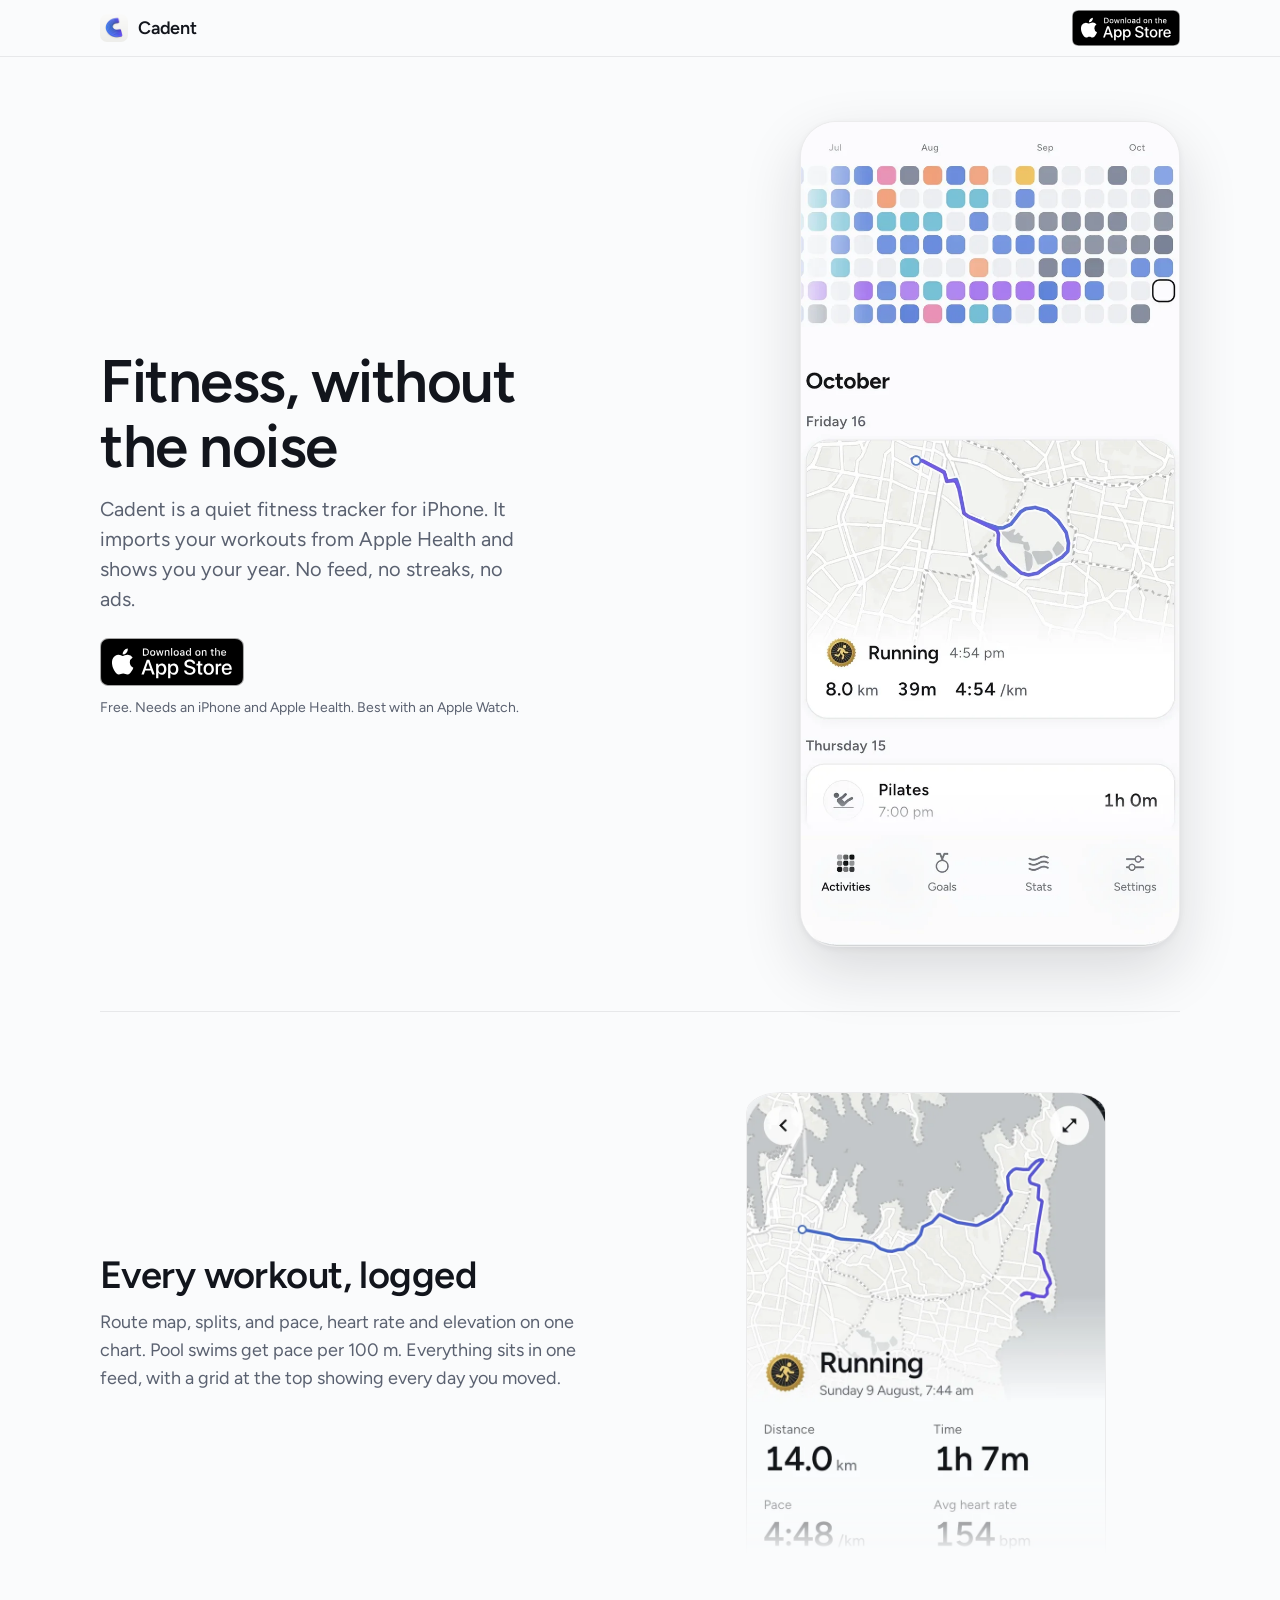
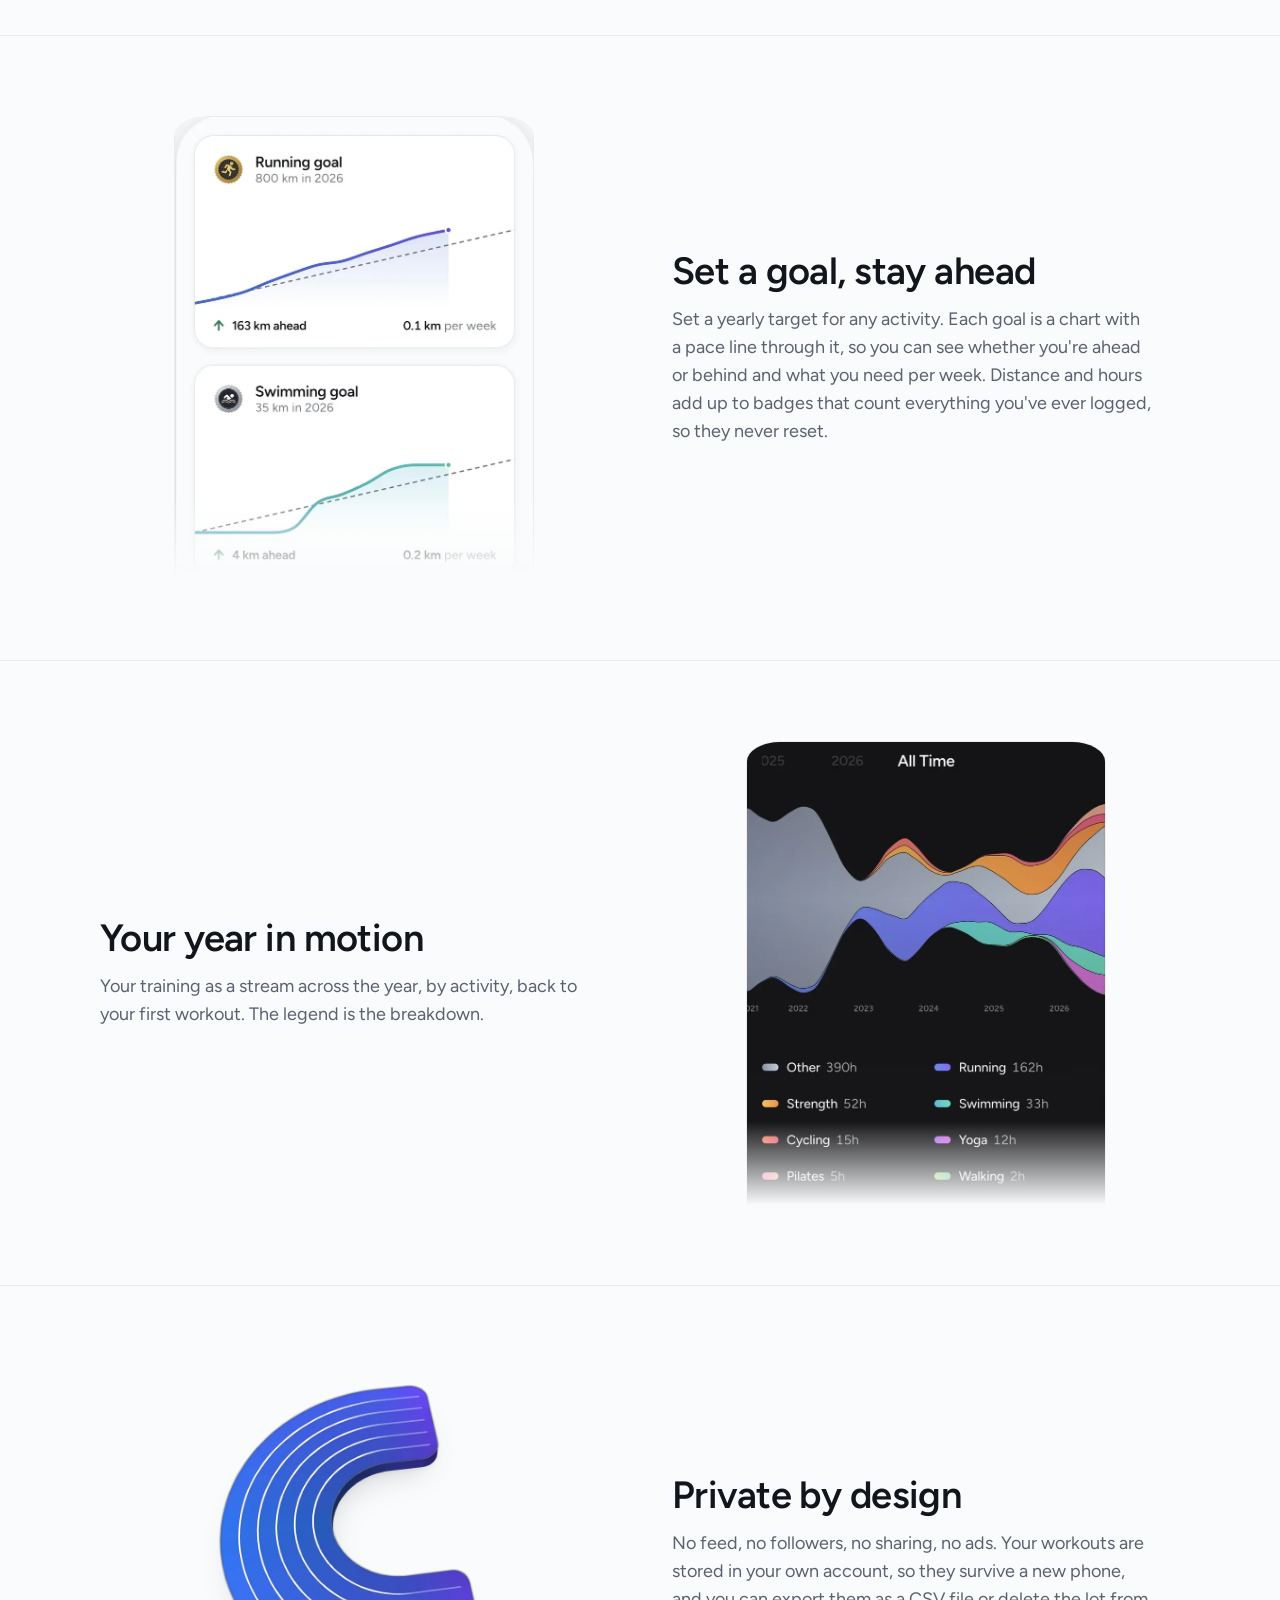
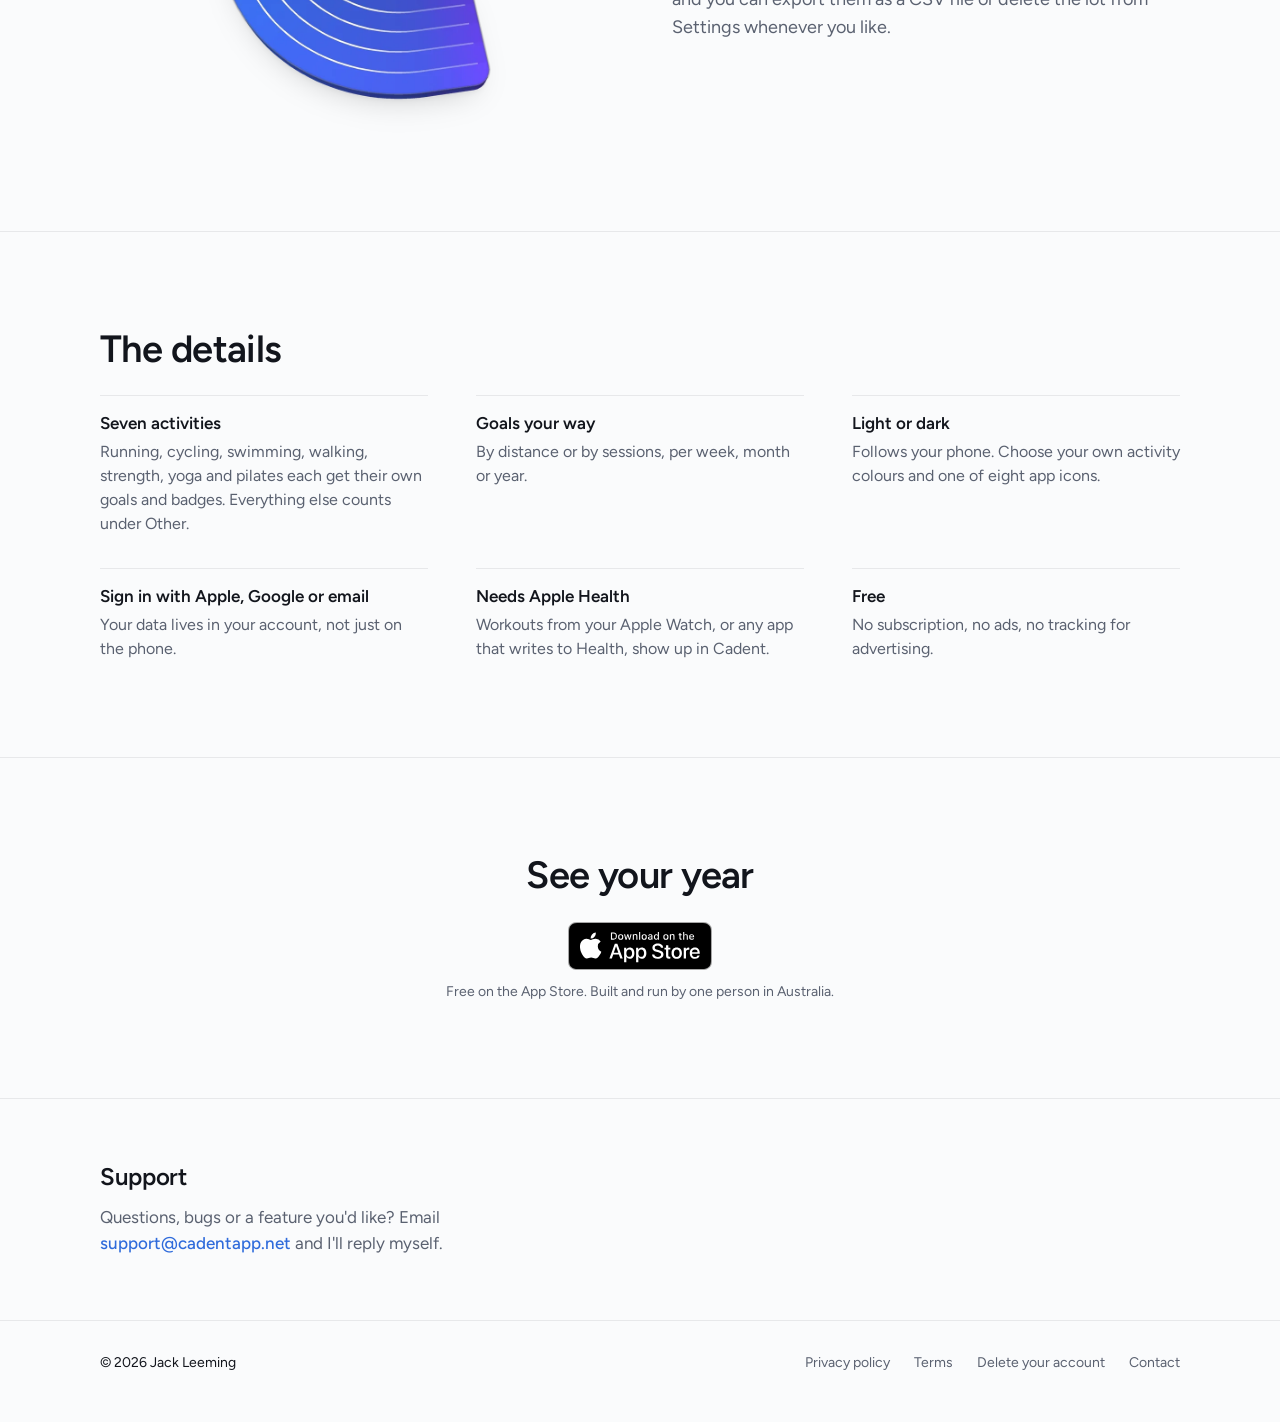
==== index.html @ bf7f91ae "Website refresh for 2.0: new home page, shared stylesheet, legal pages restyled Built from the desig" ====
<!doctype html>
<html lang="en-AU">
<head>
<meta charset="utf-8">
<meta name="viewport" content="width=device-width, initial-scale=1">
<title>Cadent: fitness, without the noise</title>
<meta name="description" content="Cadent is a quiet fitness tracker for iPhone. It imports your workouts from Apple Health and shows you your year. No feed, no streaks, no ads.">
<meta name="color-scheme" content="light dark">
<meta name="theme-color" media="(prefers-color-scheme: light)" content="#FAFBFC">
<meta name="theme-color" media="(prefers-color-scheme: dark)" content="#111214">
<meta name="apple-itunes-app" content="app-id=6760584691">
<meta property="og:title" content="Cadent: fitness, without the noise">
<meta property="og:description" content="A quiet fitness tracker for iPhone. Your year, your goals, your badges. No feed, no streaks, no ads.">
<meta property="og:image" content="https://cadentapp.net/share.png">
<meta property="og:image:width" content="1200">
<meta property="og:image:height" content="630">
<meta property="og:url" content="https://cadentapp.net/">
<meta property="og:type" content="website">
<meta name="twitter:card" content="summary_large_image">
<link rel="icon" href="img/favicon-64.png" sizes="64x64">
<link rel="icon" href="img/favicon-32.png" sizes="32x32">
<link rel="apple-touch-icon" href="img/apple-touch-icon.png">
<link rel="preconnect" href="https://fonts.googleapis.com">
<link rel="preconnect" href="https://fonts.gstatic.com" crossorigin>
<link href="https://fonts.googleapis.com/css2?family=Figtree:wght@400;500;600;700&display=swap" rel="stylesheet">
<link rel="stylesheet" href="site.css">
<script>document.documentElement.className = 'js';</script>
</head>
<body>

<header class="header">
  <div class="wrap">
    <a class="brand" href="/" aria-label="Cadent home"><img src="img/icon-128.png" alt="" width="28" height="28">Cadent</a>
    <a class="badge" href="https://apps.apple.com/app/cadent/id6760584691">
      <picture><source srcset="img/app-store-white.svg" media="(prefers-color-scheme: dark)"><img src="img/app-store-black.svg" alt="Download on the App Store" width="108" height="36"></picture>
    </a>
  </div>
</header>

<main>
  <section class="hero">
    <div class="wrap">
      <div class="copy">
        <h1>Fitness, without the noise</h1>
        <p class="lead">Cadent is a quiet fitness tracker for iPhone. It imports your workouts from Apple Health and shows you your year. No feed, no streaks, no ads.</p>
        <div class="store-row">
          <a class="badge" href="https://apps.apple.com/app/cadent/id6760584691">
            <picture><source srcset="img/app-store-white.svg" media="(prefers-color-scheme: dark)"><img src="img/app-store-black.svg" alt="Download on the App Store" width="144" height="48"></picture>
          </a>
          <!-- Google Play badge goes here when Android is public. Same height, same row. -->
        </div>
        <p class="small">Free. Needs an iPhone and Apple Health. Best with an Apple Watch.</p>
      </div>
      <div class="phone-wrap">
        <div class="phone">
          <picture>
            <source media="(prefers-color-scheme: dark)" srcset="img/activities-dark-760.webp 760w, img/activities-dark-1140.webp 1140w" sizes="(min-width: 768px) 380px, 320px">
            <img src="img/activities-light-760.webp" srcset="img/activities-light-760.webp 760w, img/activities-light-1140.webp 1140w" sizes="(min-width: 768px) 380px, 320px" width="760" height="1651" alt="The Activities tab: a grid of every day you moved, then the feed of workouts with route maps" fetchpriority="high">
          </picture>
        </div>
      </div>
    </div>
  </section>
  <div class="wrap"><div class="hero-base"></div></div>

  <section class="feature reveal" id="workouts">
    <div class="wrap">
      <div class="copy">
        <h2>Every workout, logged</h2>
        <p>Route map, splits, and pace, heart rate and elevation on one chart. Pool swims get pace per 100 m. Everything sits in one feed, with a grid at the top showing every day you moved.</p>
      </div>
      <div class="phone-wrap">
        <div class="phone top">
          <picture>
            <source media="(prefers-color-scheme: dark)" srcset="img/workout-dark-760.webp 760w, img/workout-dark-1140.webp 1140w" sizes="(min-width: 768px) 360px, 320px">
            <img src="img/workout-light-760.webp" srcset="img/workout-light-760.webp 760w, img/workout-light-1140.webp 1140w" sizes="(min-width: 768px) 360px, 320px" width="760" height="1651" alt="A workout page: the route map, then distance, time, pace and heart rate, then splits" loading="lazy">
          </picture>
        </div>
      </div>
    </div>
  </section>

  <section class="feature flip reveal" id="goals">
    <div class="wrap">
      <div class="copy">
        <h2>Set a goal, stay ahead</h2>
        <p>Set a yearly target for any activity. Each goal is a chart with a pace line through it, so you can see whether you're ahead or behind and what you need per week. Distance and hours add up to badges that count everything you've ever logged, so they never reset.</p>
      </div>
      <div class="phone-wrap">
        <div class="phone top">
          <picture>
            <source media="(prefers-color-scheme: dark)" srcset="img/goals-dark-760.webp 760w, img/goals-dark-1140.webp 1140w" sizes="(min-width: 768px) 360px, 320px">
            <img src="img/goals-light-760.webp" srcset="img/goals-light-760.webp 760w, img/goals-light-1140.webp 1140w" sizes="(min-width: 768px) 360px, 320px" width="760" height="1651" alt="Goals: a running goal and a swimming goal, each a chart of the year with a dashed pace line" loading="lazy">
          </picture>
        </div>
      </div>
    </div>
  </section>

  <section class="feature reveal" id="stats">
    <div class="wrap">
      <div class="copy">
        <h2>Your year in motion</h2>
        <p>Your training as a stream across the year, by activity, back to your first workout. The legend is the breakdown.</p>
      </div>
      <div class="phone-wrap">
        <div class="phone top">
          <picture>
            <source media="(prefers-color-scheme: dark)" srcset="img/stats-dark-760.webp 760w, img/stats-dark-1140.webp 1140w" sizes="(min-width: 768px) 360px, 320px">
            <img src="img/stats-light-760.webp" srcset="img/stats-light-760.webp 760w, img/stats-light-1140.webp 1140w" sizes="(min-width: 768px) 360px, 320px" width="760" height="1651" alt="Stats: all training over the years drawn as a stream, coloured by activity, with the legend and totals beneath" loading="lazy">
          </picture>
        </div>
      </div>
    </div>
  </section>

  <section class="feature flip reveal" id="private">
    <div class="wrap">
      <div class="copy">
        <h2>Private by design</h2>
        <p>No feed, no followers, no sharing, no ads. Your workouts are stored in your own account, so they survive a new phone, and you can export them as a CSV file or delete the lot from Settings whenever you like.</p>
      </div>
      <div class="mark-wrap">
        <picture>
          <source media="(prefers-color-scheme: dark)" srcset="img/mark-dark.webp">
          <img src="img/mark-light.webp" width="754" height="854" alt="" loading="lazy">
        </picture>
      </div>
    </div>
  </section>

  <section class="facts reveal" id="details">
    <div class="wrap">
      <h2>The details</h2>
      <ul>
        <li><b>Seven activities</b><span>Running, cycling, swimming, walking, strength, yoga and pilates each get their own goals and badges. Everything else counts under Other.</span></li>
        <li><b>Goals your way</b><span>By distance or by sessions, per week, month or year.</span></li>
        <li><b>Light or dark</b><span>Follows your phone. Choose your own activity colours and one of eight app icons.</span></li>
        <li><b>Sign in with Apple, Google or email</b><span>Your data lives in your account, not just on the phone.</span></li>
        <li><b>Needs Apple Health</b><span>Workouts from your Apple Watch, or any app that writes to Health, show up in Cadent.</span></li>
        <li><b>Free</b><span>No subscription, no ads, no tracking for advertising.</span></li>
      </ul>
    </div>
  </section>

  <section class="download reveal">
    <div class="wrap">
      <h2>See your year</h2>
      <div class="store-row">
        <a class="badge" href="https://apps.apple.com/app/cadent/id6760584691">
          <picture><source srcset="img/app-store-white.svg" media="(prefers-color-scheme: dark)"><img src="img/app-store-black.svg" alt="Download on the App Store" width="144" height="48"></picture>
        </a>
      </div>
      <p class="small">Free on the App Store. Built and run by one person in Australia.</p>
    </div>
  </section>

  <section class="support reveal" id="contact">
    <div class="wrap">
      <h2>Support</h2>
      <p>Questions, bugs or a feature you'd like? Email <a id="support-email" href="#contact">the support address</a> and I'll reply myself.</p>
    </div>
  </section>
</main>

<footer class="footer">
  <div class="wrap">
    <div class="copy">© 2026 Jack Leeming</div>
    <nav aria-label="Legal">
      <a href="privacy.html">Privacy policy</a>
      <a href="terms.html">Terms</a>
      <a href="delete-account.html">Delete your account</a>
      <a href="#contact">Contact</a>
    </nav>
  </div>
</footer>

<script>
// The support address is put together here so scrapers don't read it from the markup.
(function () {
  var addr = 'support' + '@' + 'cadentapp.net';
  var a = document.getElementById('support-email');
  if (a) { a.href = 'mailto:' + addr; a.textContent = addr; }
})();
// Sections settle in once as they come into view. Off under prefers-reduced-motion (in site.css).
(function () {
  var els = document.querySelectorAll('.reveal');
  if (!('IntersectionObserver' in window)) { els.forEach(function (e) { e.classList.add('in'); }); return; }
  var io = new IntersectionObserver(function (entries) {
    entries.forEach(function (x) { if (x.isIntersecting) { x.target.classList.add('in'); io.unobserve(x.target); } });
  }, { rootMargin: '0px 0px -10% 0px' });
  els.forEach(function (e) { io.observe(e); });
})();
</script>
</body>
</html>
---- site.css ----
/* Cadent website. Spec: _cadent/3 Website/Website refresh spec.md (19 Oct 2026). */

/* ---------- Tokens ---------- */
:root {
  --bg: #FAFBFC; --surface: #FFFFFF; --text: #12151C; --text-2: #5A6170;
  --accent: #2F6BDB; --accent-2: #6A48F5;
  --hairline: rgba(18,21,28,.08);
  --shadow: 0 8px 24px rgba(18,21,28,.08), 0 1px 2px rgba(18,21,28,.06);
  --phone-shadow: 0 24px 60px rgba(18,21,28,.14), 0 2px 6px rgba(18,21,28,.06);
  --s1: 4px; --s2: 8px; --s3: 12px; --s4: 16px; --s5: 24px; --s6: 32px; --s7: 48px; --s8: 64px; --s9: 96px;
  --page: 1120px; --read: 680px; --gutter: 20px;
}
@media (prefers-color-scheme: dark) {
  :root {
    --bg: #111214; --surface: #1D1E22; --text: #F4F4F5; --text-2: #A9AAB1;
    --accent: #5B8DEF; --accent-2: #8869FF;
    --hairline: rgba(244,244,245,.10);
    --shadow: 0 8px 24px rgba(0,0,0,.35), 0 1px 2px rgba(0,0,0,.4);
    --phone-shadow: 0 24px 60px rgba(0,0,0,.5), 0 2px 6px rgba(0,0,0,.4);
  }
}

/* ---------- Base ---------- */
* { box-sizing: border-box; }
html { -webkit-text-size-adjust: 100%; }
body {
  margin: 0; background: var(--bg); color: var(--text);
  font-family: Figtree, system-ui, -apple-system, "Segoe UI", sans-serif;
  font-size: 17px; line-height: 1.55; -webkit-font-smoothing: antialiased;
}
img { display: block; max-width: 100%; height: auto; }
a { color: inherit; text-decoration: none; }
a:focus-visible { outline: 2px solid var(--accent); outline-offset: 3px; border-radius: 4px; }
p { margin: 0; }
h1, h2, h3 { margin: 0; font-weight: 600; letter-spacing: -.015em; }
.wrap { max-width: var(--page); margin: 0 auto; padding: 0 var(--gutter); }
.lead { font-size: 18px; line-height: 1.5; color: var(--text-2); }
.small { font-size: 14px; line-height: 1.45; color: var(--text-2); }

/* ---------- Header ---------- */
.header {
  position: sticky; top: 0; z-index: 5;
  background: color-mix(in srgb, var(--bg) 88%, transparent);
  backdrop-filter: saturate(1.4) blur(12px); -webkit-backdrop-filter: saturate(1.4) blur(12px);
  border-bottom: 1px solid var(--hairline);
}
.header .wrap { display: flex; align-items: center; justify-content: space-between; height: 56px; }
.brand { display: flex; align-items: center; gap: 10px; font-weight: 600; font-size: 18px; line-height: 1; letter-spacing: -.01em; }
.brand img { width: 28px; height: 28px; border-radius: 7px; }
.header .badge { display: none; }
.header .back { font-size: 15px; color: var(--text-2); }
.header .back:hover { color: var(--text); }
@media (min-width: 768px) { .header .badge { display: block; --badge-h: 36px; } }

/* ---------- App Store badge (Apple's artwork; black on light, white on dark) ---------- */
.badge { --badge-h: 48px; display: block; transition: transform .18s ease, opacity .18s ease; }
.badge img { height: var(--badge-h); width: auto; }
.badge:hover { opacity: .9; }
.badge:active { transform: scale(.98); }
.store-row { display: flex; flex-wrap: wrap; align-items: center; gap: var(--s3); }

/* ---------- Phone ---------- */
.phone {
  position: relative; aspect-ratio: 1320/2868; border-radius: 9.5%/4.4%; overflow: hidden;
  background: var(--surface); border: 1px solid var(--hairline); box-shadow: var(--phone-shadow);
}
.phone img { width: 100%; height: 100%; object-fit: cover; object-position: top; }
.phone.top {
  aspect-ratio: 1320/1700; border-bottom-left-radius: 0; border-bottom-right-radius: 0; border-bottom: 0; box-shadow: none;
  mask-image: linear-gradient(#000 82%, transparent); -webkit-mask-image: linear-gradient(#000 82%, transparent);
}

/* ---------- Hero ---------- */
.hero { padding: var(--s7) 0 0; }
.hero .wrap { display: grid; gap: var(--s6); align-items: center; }
.hero h1 { font-size: 40px; line-height: 1.08; letter-spacing: -.025em; max-width: 12ch; }
.hero .lead { margin-top: var(--s4); max-width: 34ch; }
.hero .store-row { margin-top: var(--s5); }
.hero .small { margin-top: var(--s3); }
.hero .phone-wrap { width: min(100%, 320px); margin: var(--s4) auto 0; }
.hero .phone { aspect-ratio: 1320/2360; border-bottom-left-radius: 0; border-bottom-right-radius: 0; border-bottom: 0; }
@media (min-width: 768px) {
  .hero { padding-top: var(--s8); }
  .hero .wrap { grid-template-columns: 1.1fr .9fr; gap: var(--s7); }
  .hero h1 { font-size: 52px; }
  .hero .lead { font-size: 20px; }
  .hero .phone-wrap { width: min(100%, 360px); margin: 0 0 0 auto; }
  .hero .phone { aspect-ratio: 1320/2868; border-radius: 9.5%/4.4%; border-bottom: 1px solid var(--hairline); }
}
@media (min-width: 1024px) { .hero h1 { font-size: 60px; } .hero .phone-wrap { width: 380px; } }
.hero-base { height: 1px; background: var(--hairline); margin-top: var(--s7); }
@media (min-width: 768px) { .hero-base { margin-top: var(--s8); } }

/* ---------- Feature sections ---------- */
.feature { padding: var(--s8) 0; }
.feature .wrap { display: grid; gap: var(--s5); align-items: center; }
.feature h2 { font-size: 30px; line-height: 1.15; }
.feature p { margin-top: var(--s3); color: var(--text-2); max-width: 40ch; }
.feature .phone-wrap { width: min(100%, 320px); margin: var(--s2) auto 0; }
.feature + .feature { border-top: 1px solid var(--hairline); }
@media (min-width: 768px) {
  .feature { padding: 80px 0; }
  .feature .wrap { grid-template-columns: 1fr 1fr; gap: var(--s8); }
  .feature h2 { font-size: 38px; }
  .feature p { font-size: 18px; }
  .feature .phone-wrap { width: min(100%, 360px); margin: 0 auto; }
  .feature.flip .copy { order: 2; }
}
/* Private section: the mark instead of a phone */
.feature .mark-wrap { width: min(70%, 260px); margin: var(--s2) auto 0; }
@media (min-width: 768px) { .feature .mark-wrap { width: min(100%, 340px); margin: 0 auto; } }

/* ---------- The details ---------- */
.facts { padding: var(--s8) 0; border-top: 1px solid var(--hairline); }
.facts h2 { font-size: 30px; line-height: 1.15; }
.facts ul { list-style: none; margin: var(--s5) 0 0; padding: 0; display: grid; gap: var(--s5); }
.facts li { padding-top: var(--s4); border-top: 1px solid var(--hairline); }
.facts b { display: block; font-weight: 600; font-size: 17px; line-height: 1.4; }
.facts span { display: block; margin-top: var(--s1); color: var(--text-2); font-size: 16px; line-height: 1.5; }
@media (min-width: 768px) {
  .facts { padding: var(--s9) 0; }
  .facts h2 { font-size: 38px; }
  .facts ul { grid-template-columns: repeat(3, 1fr); gap: var(--s6) var(--s7); }
}

/* ---------- Download ---------- */
.download { padding: var(--s8) 0; border-top: 1px solid var(--hairline); text-align: center; }
.download h2 { font-size: 30px; line-height: 1.15; }
.download .store-row { justify-content: center; margin-top: var(--s5); }
.download .small { margin-top: var(--s3); }
@media (min-width: 768px) { .download { padding: var(--s9) 0; } .download h2 { font-size: 38px; } }

/* ---------- Support ---------- */
.support { padding: var(--s8) 0; border-top: 1px solid var(--hairline); }
.support h2 { font-size: 24px; line-height: 1.2; }
.support p { margin-top: var(--s3); color: var(--text-2); max-width: 48ch; }
.support a { color: var(--accent); font-weight: 500; }
.support a:hover { text-decoration: underline; text-underline-offset: 3px; }

/* ---------- Footer ---------- */
.footer { border-top: 1px solid var(--hairline); padding: var(--s6) 0 var(--s7); }
.footer .wrap { display: flex; flex-direction: column; gap: var(--s4); font-size: 14px; line-height: 1.45; color: var(--text-2); }
.footer .copy { color: var(--text); }
.footer nav { display: flex; flex-wrap: wrap; gap: var(--s3) var(--s5); }
.footer nav a:hover { color: var(--text); }
@media (min-width: 768px) { .footer .wrap { flex-direction: row; justify-content: space-between; align-items: center; } }

/* ---------- Legal pages: reading layout ---------- */
.read { max-width: var(--read); margin: 0 auto; padding: var(--s7) var(--gutter) var(--s8); line-height: 1.6; }
.read h1 { font-size: 32px; line-height: 1.15; letter-spacing: -.02em; }
.read .updated { margin: var(--s3) 0 var(--s6); font-size: 14px; color: var(--text-2); }
.read h2 { font-size: 22px; line-height: 1.25; margin: var(--s7) 0 var(--s3); }
.read h3 { font-size: 17px; letter-spacing: 0; margin: var(--s5) 0 var(--s2); }
.read p { margin: 0 0 var(--s4); }
.read ul, .read ol { padding-left: 1.2em; margin: 0 0 var(--s4); }
.read li { margin-bottom: var(--s2); }
.read strong, .read b { font-weight: 700; }
.read a { color: var(--accent); }
.read a:hover { text-decoration: underline; text-underline-offset: 3px; }
.read hr { border: 0; border-top: 1px solid var(--hairline); margin: var(--s7) 0; }
@media (min-width: 768px) { .read { padding-top: var(--s8); } .read h1 { font-size: 40px; } .read h2 { font-size: 24px; } }

/* ---------- Motion ---------- */
/* Only hidden once the page's script has run (it adds .js), so nothing is lost with JavaScript off. */
.js .reveal { opacity: 0; transform: translateY(12px); transition: opacity .42s ease, transform .42s ease; }
.js .reveal.in { opacity: 1; transform: none; }
@media (prefers-reduced-motion: reduce) {
  .js .reveal { opacity: 1; transform: none; transition: none; }
  .badge { transition: none; }
}
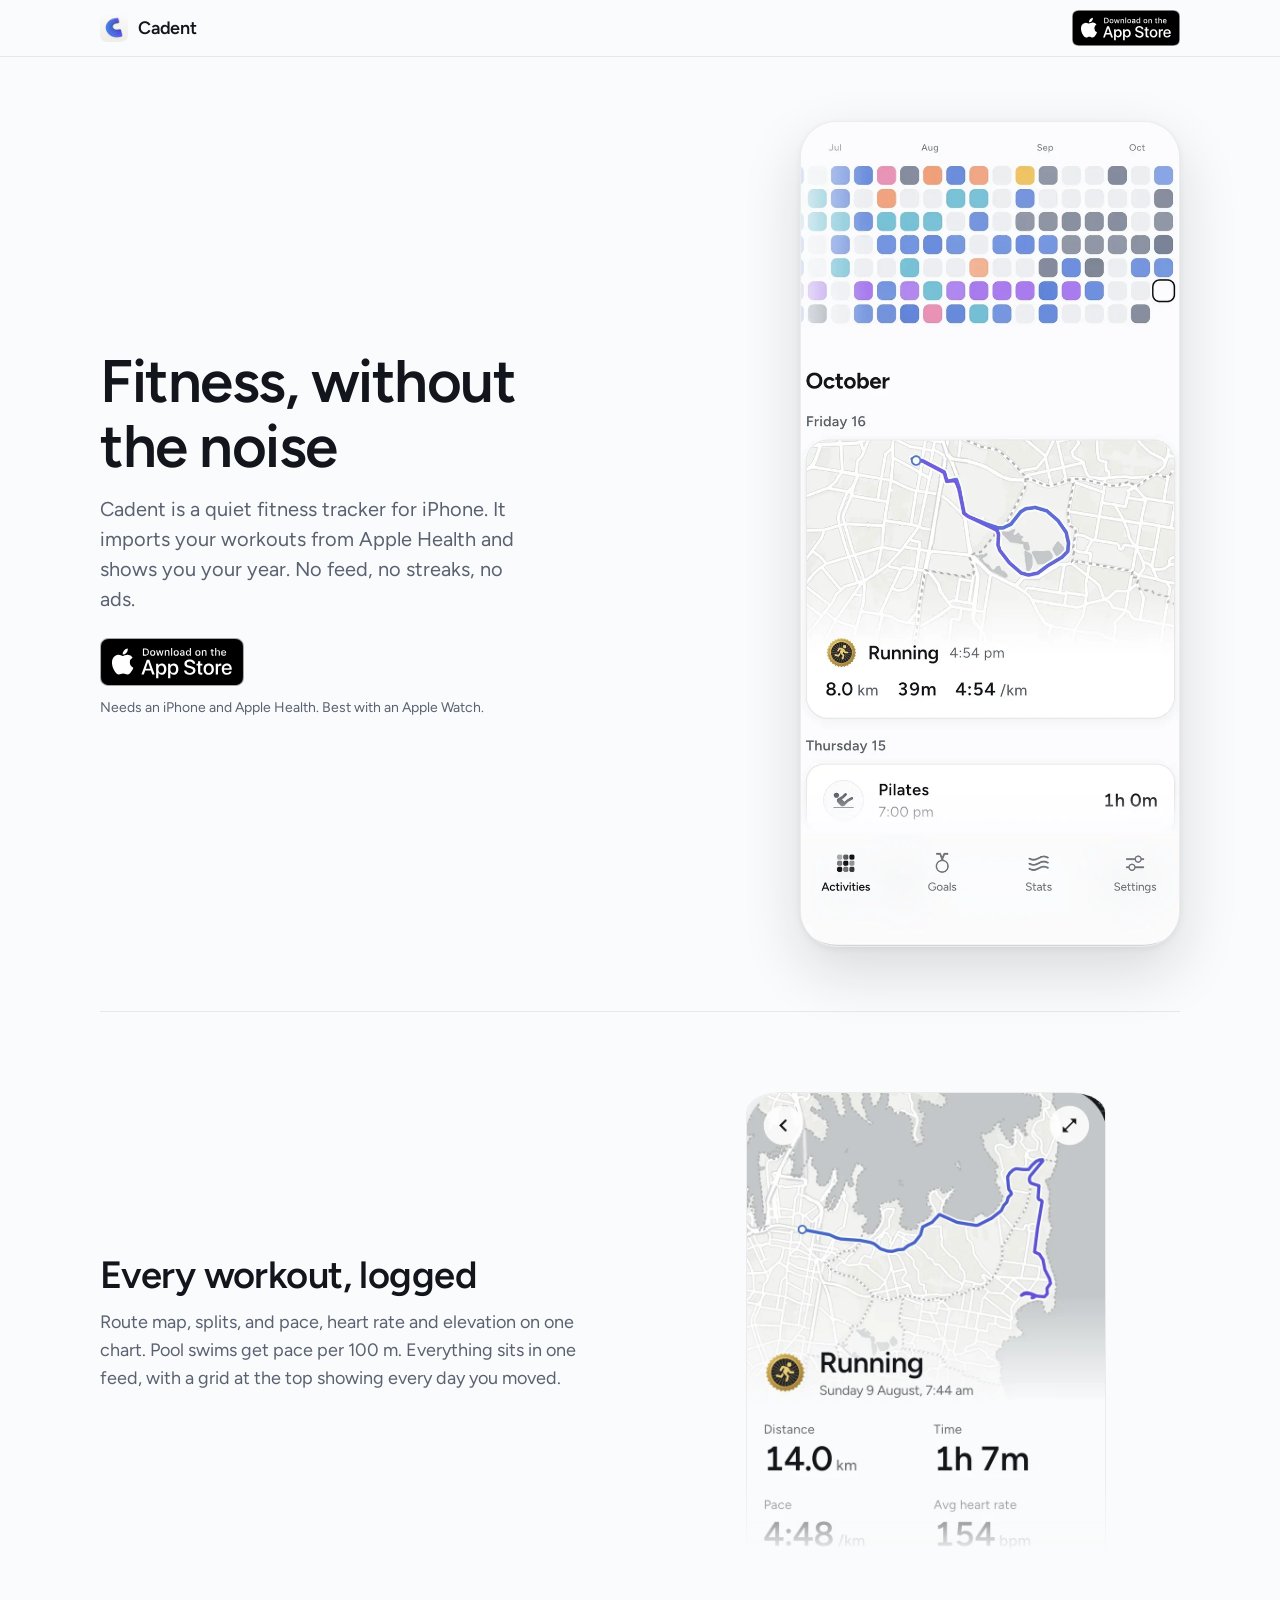
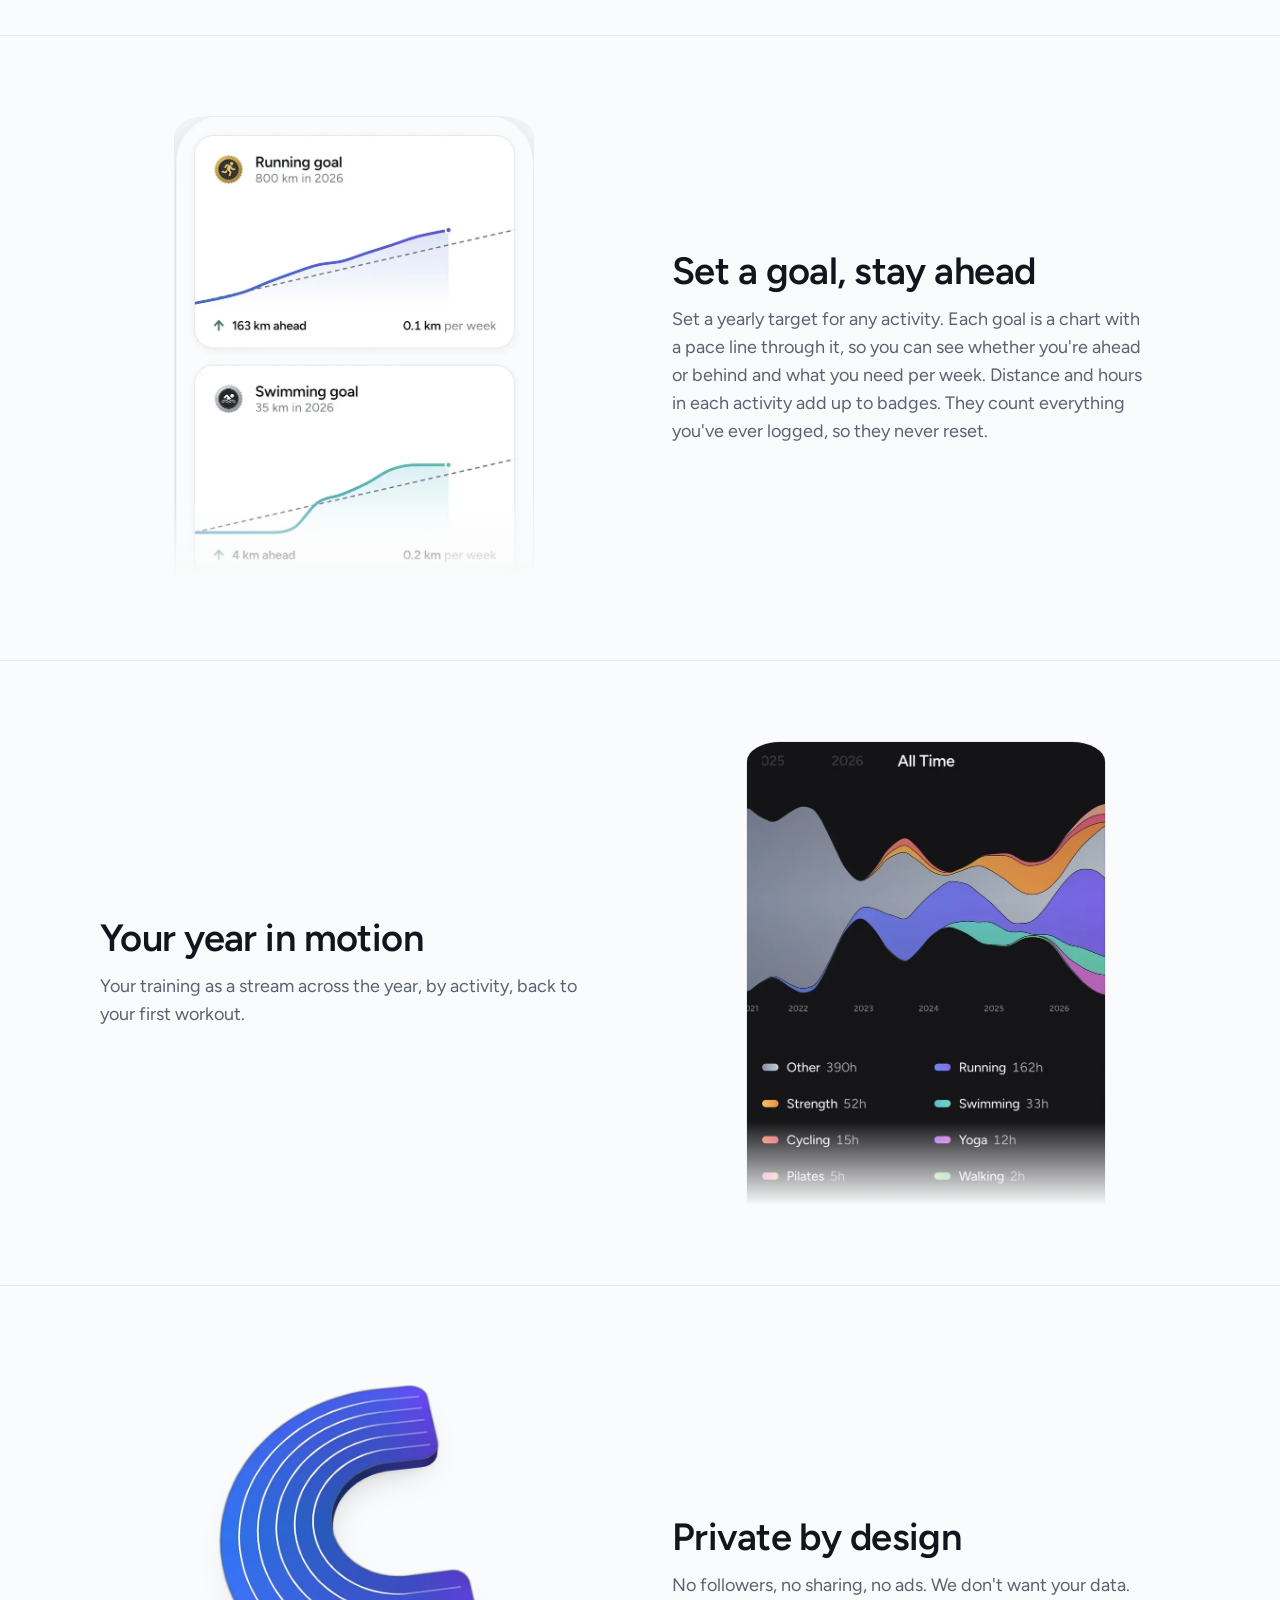
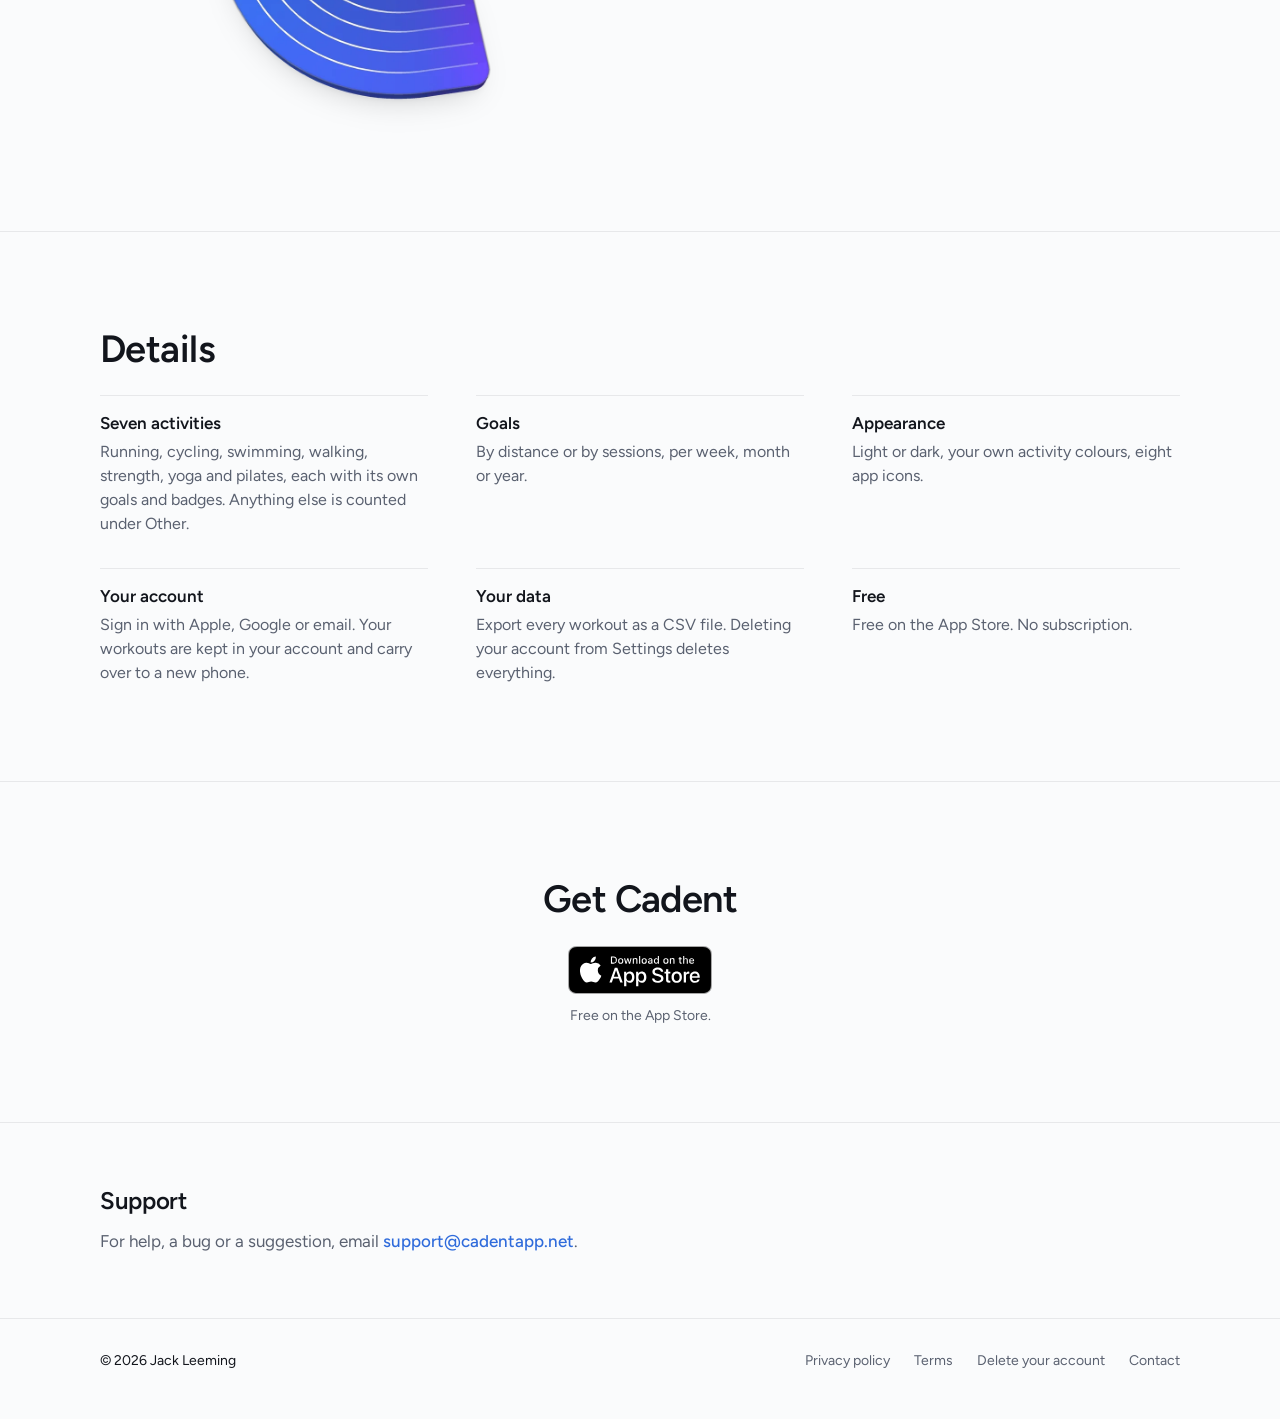
==== commit 834c2440: "Website copy: final wording from the design review Co-Authored-By: Claude Opus 5.5 <noreply@anthropi" ====
--- a/index.html
+++ b/index.html
@@ -10,7 +10,7 @@
 <meta name="theme-color" media="(prefers-color-scheme: dark)" content="#111214">
 <meta name="apple-itunes-app" content="app-id=6760584691">
 <meta property="og:title" content="Cadent: fitness, without the noise">
-<meta property="og:description" content="A quiet fitness tracker for iPhone. Your year, your goals, your badges. No feed, no streaks, no ads.">
+<meta property="og:description" content="A quiet fitness tracker for iPhone. It imports your workouts from Apple Health and shows you your year. No feed, no streaks, no ads.">
 <meta property="og:image" content="https://cadentapp.net/share.png">
 <meta property="og:image:width" content="1200">
 <meta property="og:image:height" content="630">
@@ -49,7 +49,7 @@
           </a>
           <!-- Google Play badge goes here when Android is public. Same height, same row. -->
         </div>
-        <p class="small">Free. Needs an iPhone and Apple Health. Best with an Apple Watch.</p>
+        <p class="small">Needs an iPhone and Apple Health. Best with an Apple Watch.</p>
       </div>
       <div class="phone-wrap">
         <div class="phone">
@@ -84,7 +84,7 @@
     <div class="wrap">
       <div class="copy">
         <h2>Set a goal, stay ahead</h2>
-        <p>Set a yearly target for any activity. Each goal is a chart with a pace line through it, so you can see whether you're ahead or behind and what you need per week. Distance and hours add up to badges that count everything you've ever logged, so they never reset.</p>
+        <p>Set a yearly target for any activity. Each goal is a chart with a pace line through it, so you can see whether you're ahead or behind and what you need per week. Distance and hours in each activity add up to badges. They count everything you've ever logged, so they never reset.</p>
       </div>
       <div class="phone-wrap">
         <div class="phone top">
@@ -101,7 +101,7 @@
     <div class="wrap">
       <div class="copy">
         <h2>Your year in motion</h2>
-        <p>Your training as a stream across the year, by activity, back to your first workout. The legend is the breakdown.</p>
+        <p>Your training as a stream across the year, by activity, back to your first workout.</p>
       </div>
       <div class="phone-wrap">
         <div class="phone top">
@@ -118,7 +118,7 @@
     <div class="wrap">
       <div class="copy">
         <h2>Private by design</h2>
-        <p>No feed, no followers, no sharing, no ads. Your workouts are stored in your own account, so they survive a new phone, and you can export them as a CSV file or delete the lot from Settings whenever you like.</p>
+        <p>No followers, no sharing, no ads. We don't want your data.</p>
       </div>
       <div class="mark-wrap">
         <picture>
@@ -131,34 +131,34 @@
 
   <section class="facts reveal" id="details">
     <div class="wrap">
-      <h2>The details</h2>
+      <h2>Details</h2>
       <ul>
-        <li><b>Seven activities</b><span>Running, cycling, swimming, walking, strength, yoga and pilates each get their own goals and badges. Everything else counts under Other.</span></li>
-        <li><b>Goals your way</b><span>By distance or by sessions, per week, month or year.</span></li>
-        <li><b>Light or dark</b><span>Follows your phone. Choose your own activity colours and one of eight app icons.</span></li>
-        <li><b>Sign in with Apple, Google or email</b><span>Your data lives in your account, not just on the phone.</span></li>
-        <li><b>Needs Apple Health</b><span>Workouts from your Apple Watch, or any app that writes to Health, show up in Cadent.</span></li>
-        <li><b>Free</b><span>No subscription, no ads, no tracking for advertising.</span></li>
+        <li><b>Seven activities</b><span>Running, cycling, swimming, walking, strength, yoga and pilates, each with its own goals and badges. Anything else is counted under Other.</span></li>
+        <li><b>Goals</b><span>By distance or by sessions, per week, month or year.</span></li>
+        <li><b>Appearance</b><span>Light or dark, your own activity colours, eight app icons.</span></li>
+        <li><b>Your account</b><span>Sign in with Apple, Google or email. Your workouts are kept in your account and carry over to a new phone.</span></li>
+        <li><b>Your data</b><span>Export every workout as a CSV file. Deleting your account from Settings deletes everything.</span></li>
+        <li><b>Free</b><span>Free on the App Store. No subscription.</span></li>
       </ul>
     </div>
   </section>
 
   <section class="download reveal">
     <div class="wrap">
-      <h2>See your year</h2>
+      <h2>Get Cadent</h2>
       <div class="store-row">
         <a class="badge" href="https://apps.apple.com/app/cadent/id6760584691">
           <picture><source srcset="img/app-store-white.svg" media="(prefers-color-scheme: dark)"><img src="img/app-store-black.svg" alt="Download on the App Store" width="144" height="48"></picture>
         </a>
       </div>
-      <p class="small">Free on the App Store. Built and run by one person in Australia.</p>
+      <p class="small">Free on the App Store.</p>
     </div>
   </section>
 
   <section class="support reveal" id="contact">
     <div class="wrap">
       <h2>Support</h2>
-      <p>Questions, bugs or a feature you'd like? Email <a id="support-email" href="#contact">the support address</a> and I'll reply myself.</p>
+      <p>For help, a bug or a suggestion, email <a id="support-email" href="#contact">the support address</a>.</p>
     </div>
   </section>
 </main>
